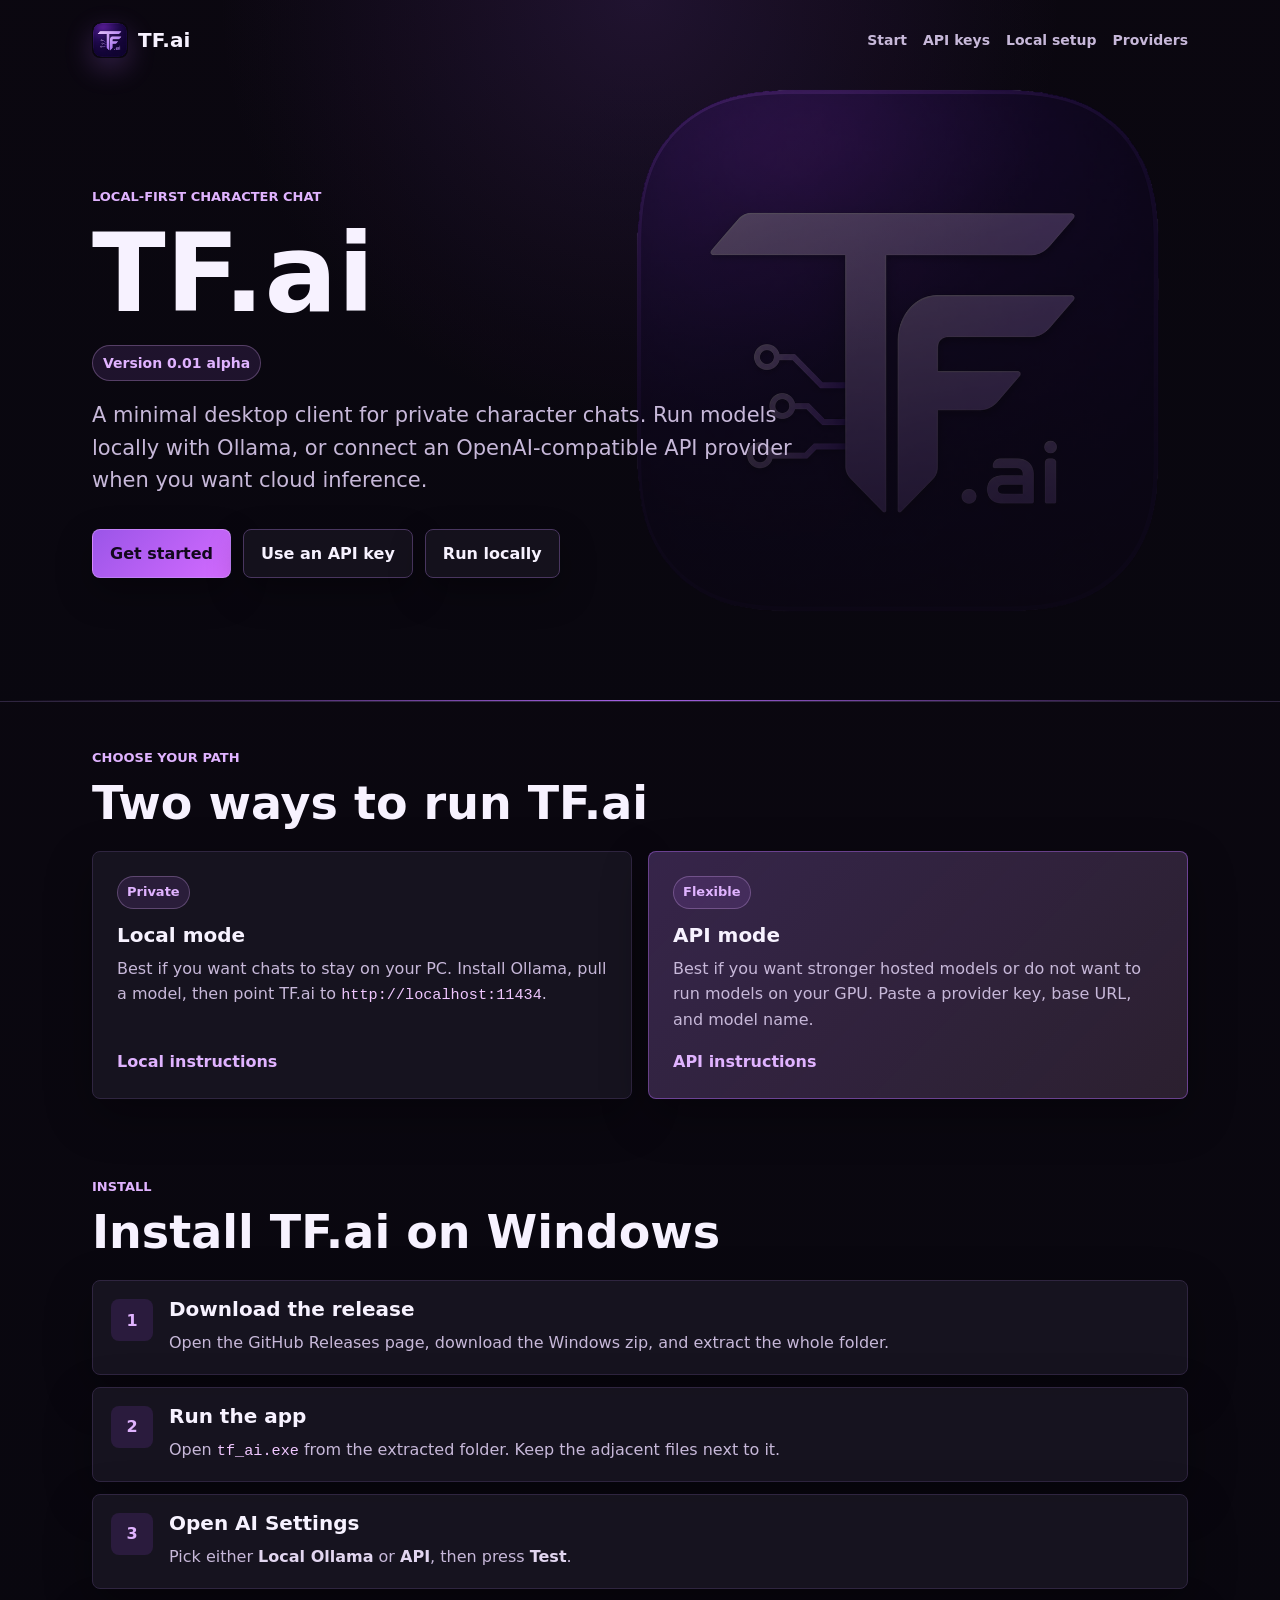
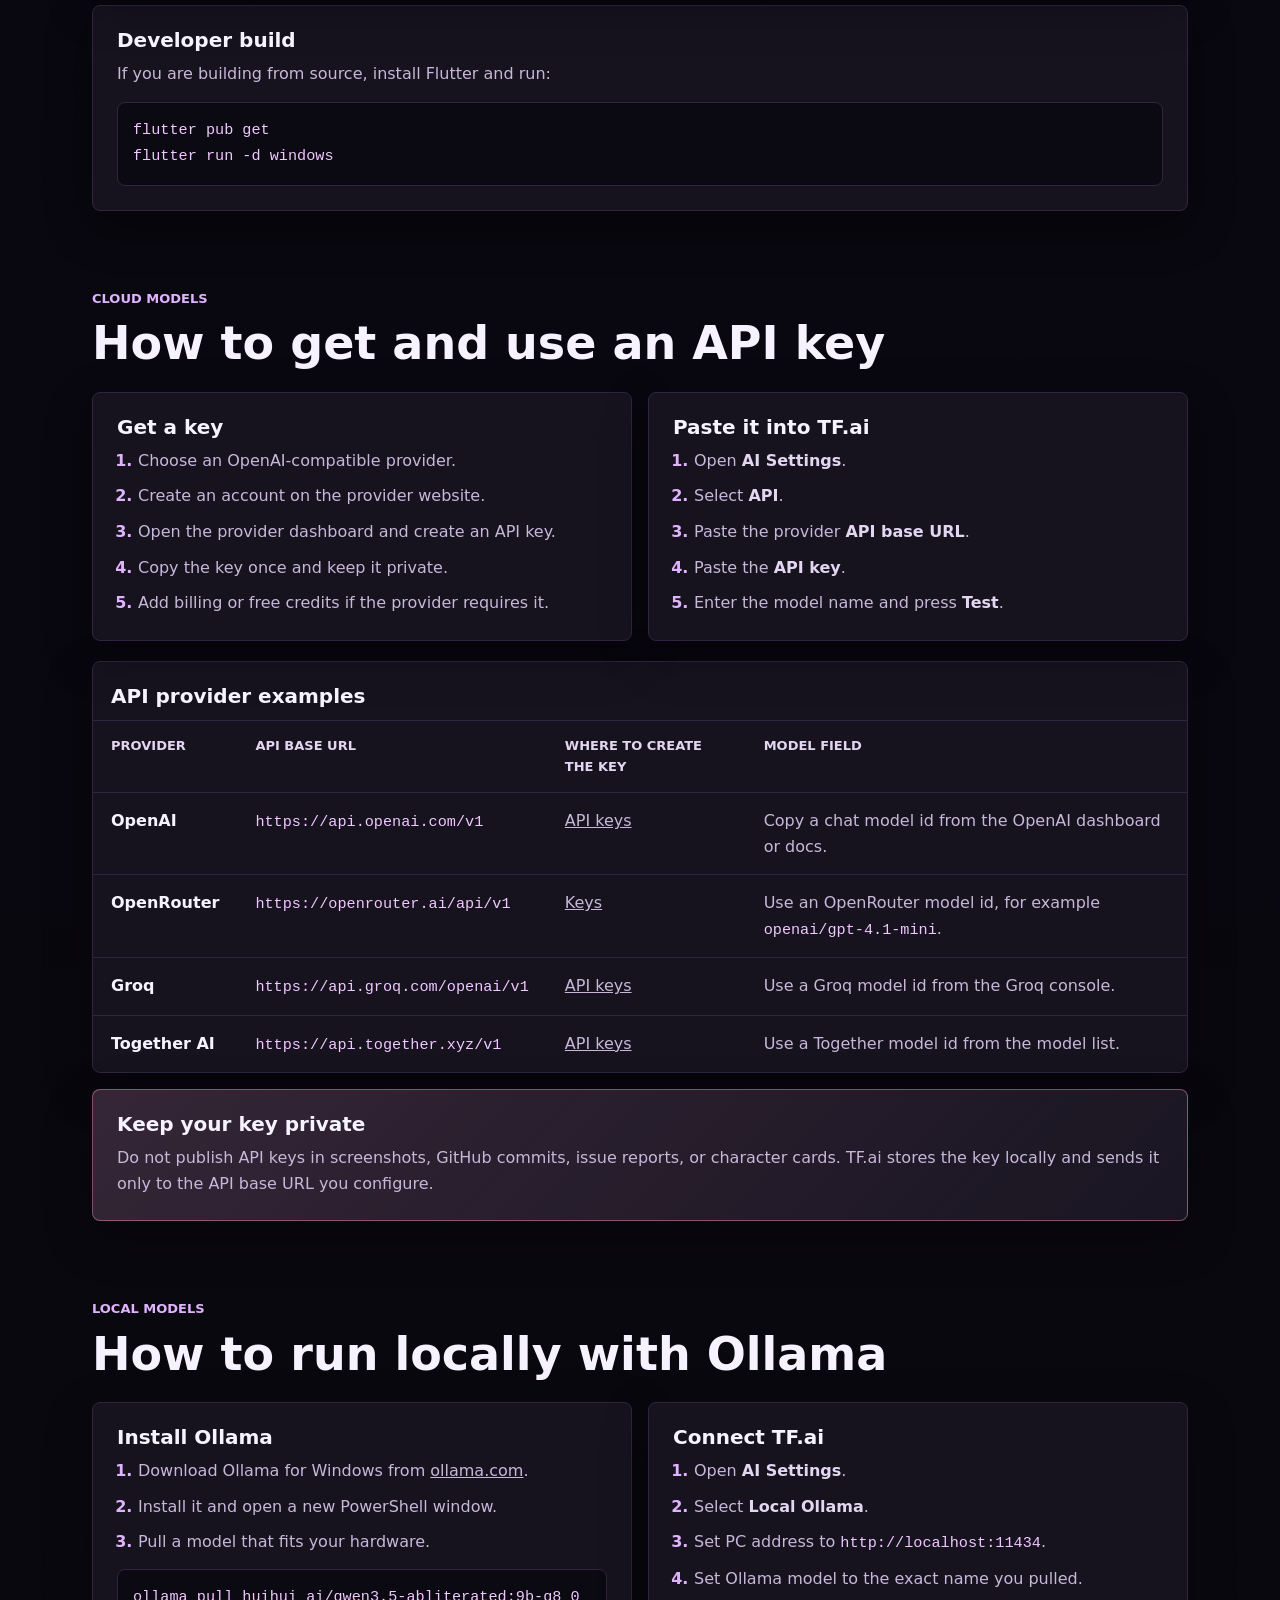
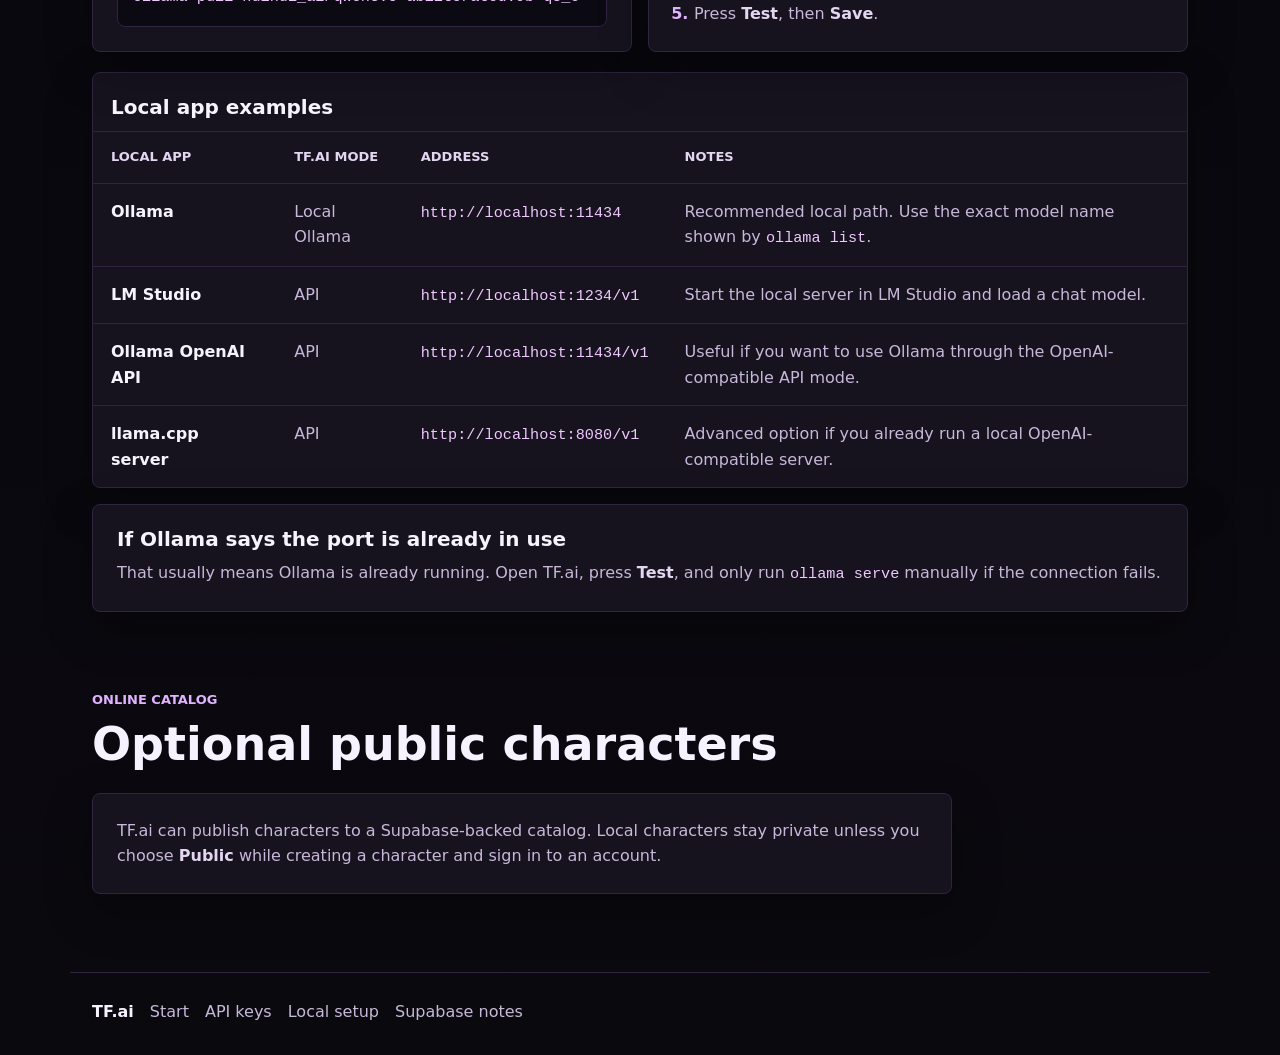
==== docs/index.html @ 5c9ac3d1 "Release 0.01 alpha" ====
<!doctype html>
<html lang="en">
  <head>
    <meta charset="utf-8">
    <meta name="viewport" content="width=device-width, initial-scale=1">
    <title>TF.ai - local-first character chat</title>
    <meta name="description" content="TF.ai is a local-first character chat client for Ollama and OpenAI-compatible API providers.">
    <link rel="icon" href="assets/tf_ai_icon.png">
    <link rel="stylesheet" href="styles.css">
  </head>
  <body>
    <header class="hero">
      <nav class="nav" aria-label="Main navigation">
        <a class="brand" href="index.html" aria-label="TF.ai home">
          <img src="assets/tf_ai_icon.png" alt="">
          <span>TF.ai</span>
        </a>
        <div class="links">
          <a href="#start">Start</a>
          <a href="#api">API keys</a>
          <a href="#local">Local setup</a>
          <a href="#providers">Providers</a>
        </div>
      </nav>

      <section class="hero-body">
        <div class="hero-copy">
          <p class="eyebrow">Local-first character chat</p>
          <h1>TF.ai</h1>
          <p class="version-label">Version 0.01 alpha</p>
          <p class="lead">
            A minimal desktop client for private character chats. Run models locally with Ollama,
            or connect an OpenAI-compatible API provider when you want cloud inference.
          </p>
          <div class="actions">
            <a class="button primary" href="#start">Get started</a>
            <a class="button" href="#api">Use an API key</a>
            <a class="button" href="#local">Run locally</a>
          </div>
        </div>
      </section>
    </header>

    <main>
      <section class="section compact" id="start">
        <div class="section-heading">
          <p class="eyebrow">Choose your path</p>
          <h2>Two ways to run TF.ai</h2>
        </div>
        <div class="choice-grid">
          <article class="panel path-card">
            <span class="badge">Private</span>
            <h3>Local mode</h3>
            <p>
              Best if you want chats to stay on your PC. Install Ollama, pull a model,
              then point TF.ai to <code>http://localhost:11434</code>.
            </p>
            <a class="text-link" href="#local">Local instructions</a>
          </article>
          <article class="panel path-card accent-panel">
            <span class="badge">Flexible</span>
            <h3>API mode</h3>
            <p>
              Best if you want stronger hosted models or do not want to run models on your GPU.
              Paste a provider key, base URL, and model name.
            </p>
            <a class="text-link" href="#api">API instructions</a>
          </article>
        </div>
      </section>

      <section class="section" id="install">
        <div class="section-heading">
          <p class="eyebrow">Install</p>
          <h2>Install TF.ai on Windows</h2>
        </div>
        <div class="steps">
          <article class="step">
            <span>1</span>
            <div>
              <h3>Download the release</h3>
              <p>Open the GitHub Releases page, download the Windows zip, and extract the whole folder.</p>
            </div>
          </article>
          <article class="step">
            <span>2</span>
            <div>
              <h3>Run the app</h3>
              <p>Open <code>tf_ai.exe</code> from the extracted folder. Keep the adjacent files next to it.</p>
            </div>
          </article>
          <article class="step">
            <span>3</span>
            <div>
              <h3>Open AI Settings</h3>
              <p>Pick either <strong>Local Ollama</strong> or <strong>API</strong>, then press <strong>Test</strong>.</p>
            </div>
          </article>
        </div>
        <article class="panel note-panel">
          <h3>Developer build</h3>
          <p>If you are building from source, install Flutter and run:</p>
          <pre><code>flutter pub get
flutter run -d windows</code></pre>
        </article>
      </section>

      <section class="section" id="api">
        <div class="section-heading">
          <p class="eyebrow">Cloud models</p>
          <h2>How to get and use an API key</h2>
        </div>
        <div class="guide-grid">
          <article class="panel">
            <h3>Get a key</h3>
            <ol class="clean-list">
              <li>Choose an OpenAI-compatible provider.</li>
              <li>Create an account on the provider website.</li>
              <li>Open the provider dashboard and create an API key.</li>
              <li>Copy the key once and keep it private.</li>
              <li>Add billing or free credits if the provider requires it.</li>
            </ol>
          </article>
          <article class="panel">
            <h3>Paste it into TF.ai</h3>
            <ol class="clean-list">
              <li>Open <strong>AI Settings</strong>.</li>
              <li>Select <strong>API</strong>.</li>
              <li>Paste the provider <strong>API base URL</strong>.</li>
              <li>Paste the <strong>API key</strong>.</li>
              <li>Enter the model name and press <strong>Test</strong>.</li>
            </ol>
          </article>
        </div>

        <div class="table-wrap" id="providers">
          <table>
            <caption>API provider examples</caption>
            <thead>
              <tr>
                <th>Provider</th>
                <th>API base URL</th>
                <th>Where to create the key</th>
                <th>Model field</th>
              </tr>
            </thead>
            <tbody>
              <tr>
                <td>OpenAI</td>
                <td><code>https://api.openai.com/v1</code></td>
                <td><a href="https://platform.openai.com/api-keys">API keys</a></td>
                <td>Copy a chat model id from the OpenAI dashboard or docs.</td>
              </tr>
              <tr>
                <td>OpenRouter</td>
                <td><code>https://openrouter.ai/api/v1</code></td>
                <td><a href="https://openrouter.ai/keys">Keys</a></td>
                <td>Use an OpenRouter model id, for example <code>openai/gpt-4.1-mini</code>.</td>
              </tr>
              <tr>
                <td>Groq</td>
                <td><code>https://api.groq.com/openai/v1</code></td>
                <td><a href="https://console.groq.com/keys">API keys</a></td>
                <td>Use a Groq model id from the Groq console.</td>
              </tr>
              <tr>
                <td>Together AI</td>
                <td><code>https://api.together.xyz/v1</code></td>
                <td><a href="https://api.together.ai/settings/api-keys">API keys</a></td>
                <td>Use a Together model id from the model list.</td>
              </tr>
            </tbody>
          </table>
        </div>

        <article class="panel warning-panel">
          <h3>Keep your key private</h3>
          <p>
            Do not publish API keys in screenshots, GitHub commits, issue reports, or character cards.
            TF.ai stores the key locally and sends it only to the API base URL you configure.
          </p>
        </article>
      </section>

      <section class="section" id="local">
        <div class="section-heading">
          <p class="eyebrow">Local models</p>
          <h2>How to run locally with Ollama</h2>
        </div>
        <div class="guide-grid">
          <article class="panel">
            <h3>Install Ollama</h3>
            <ol class="clean-list">
              <li>Download Ollama for Windows from <a href="https://ollama.com/download/windows">ollama.com</a>.</li>
              <li>Install it and open a new PowerShell window.</li>
              <li>Pull a model that fits your hardware.</li>
            </ol>
            <pre><code>ollama pull huihui_ai/qwen3.5-abliterated:9b-q8_0</code></pre>
          </article>
          <article class="panel">
            <h3>Connect TF.ai</h3>
            <ol class="clean-list">
              <li>Open <strong>AI Settings</strong>.</li>
              <li>Select <strong>Local Ollama</strong>.</li>
              <li>Set PC address to <code>http://localhost:11434</code>.</li>
              <li>Set Ollama model to the exact name you pulled.</li>
              <li>Press <strong>Test</strong>, then <strong>Save</strong>.</li>
            </ol>
          </article>
        </div>

        <div class="table-wrap">
          <table>
            <caption>Local app examples</caption>
            <thead>
              <tr>
                <th>Local app</th>
                <th>TF.ai mode</th>
                <th>Address</th>
                <th>Notes</th>
              </tr>
            </thead>
            <tbody>
              <tr>
                <td>Ollama</td>
                <td>Local Ollama</td>
                <td><code>http://localhost:11434</code></td>
                <td>Recommended local path. Use the exact model name shown by <code>ollama list</code>.</td>
              </tr>
              <tr>
                <td>LM Studio</td>
                <td>API</td>
                <td><code>http://localhost:1234/v1</code></td>
                <td>Start the local server in LM Studio and load a chat model.</td>
              </tr>
              <tr>
                <td>Ollama OpenAI API</td>
                <td>API</td>
                <td><code>http://localhost:11434/v1</code></td>
                <td>Useful if you want to use Ollama through the OpenAI-compatible API mode.</td>
              </tr>
              <tr>
                <td>llama.cpp server</td>
                <td>API</td>
                <td><code>http://localhost:8080/v1</code></td>
                <td>Advanced option if you already run a local OpenAI-compatible server.</td>
              </tr>
            </tbody>
          </table>
        </div>

        <article class="panel note-panel">
          <h3>If Ollama says the port is already in use</h3>
          <p>
            That usually means Ollama is already running. Open TF.ai, press <strong>Test</strong>,
            and only run <code>ollama serve</code> manually if the connection fails.
          </p>
        </article>
      </section>

      <section class="section" id="catalog">
        <div class="section-heading">
          <p class="eyebrow">Online catalog</p>
          <h2>Optional public characters</h2>
        </div>
        <article class="panel wide">
          <p>
            TF.ai can publish characters to a Supabase-backed catalog. Local characters stay private unless
            you choose <strong>Public</strong> while creating a character and sign in to an account.
          </p>
        </article>
      </section>
    </main>

    <footer class="footer">
      <span>TF.ai</span>
      <a href="#start">Start</a>
      <a href="#api">API keys</a>
      <a href="#local">Local setup</a>
      <a href="supabase-auth-setup.md">Supabase notes</a>
    </footer>
  </body>
</html>
---- docs/styles.css ----
:root {
  color-scheme: dark;
  --bg: #09070f;
  --bg-soft: #12101a;
  --panel: #191522;
  --panel-strong: #231b31;
  --panel-purple: #2a1b3d;
  --text: #f7f2ff;
  --muted: #c7b8d9;
  --muted-strong: #e2d6f0;
  --line: #49365f;
  --line-soft: #2f2540;
  --accent: #b86cff;
  --accent-strong: #e0b3ff;
  --accent-warm: #ff9fca;
  --success: #68ddb3;
  --shadow: rgba(0, 0, 0, 0.32);
}

* {
  box-sizing: border-box;
}

html {
  scroll-behavior: smooth;
}

body {
  margin: 0;
  background:
    radial-gradient(circle at 50% 0%, rgba(79, 45, 116, 0.34), transparent 420px),
    linear-gradient(180deg, #0b0710 0%, var(--bg) 40%, #0a090e 100%);
  color: var(--text);
  font: 16px/1.6 Inter, ui-sans-serif, system-ui, -apple-system, BlinkMacSystemFont, "Segoe UI", sans-serif;
  letter-spacing: 0;
}

body::selection {
  background: rgba(184, 108, 255, 0.42);
}

a {
  color: inherit;
}

strong {
  color: var(--muted-strong);
}

.hero {
  position: relative;
  min-height: 78vh;
  display: flex;
  flex-direction: column;
  overflow: hidden;
  border-bottom: 1px solid var(--line-soft);
}

.hero::before {
  content: "";
  position: absolute;
  inset: 0;
  background:
    linear-gradient(180deg, rgba(9, 7, 15, 0.12), rgba(9, 7, 15, 0.86)),
    url("assets/tf_ai_icon.png") right 8vw center / min(46vw, 560px) no-repeat;
  opacity: 0.42;
  pointer-events: none;
}

.hero::after {
  content: "";
  position: absolute;
  inset: auto 0 0;
  height: 1px;
  background: linear-gradient(90deg, transparent, var(--accent), transparent);
  opacity: 0.9;
}

.nav,
.hero-body,
.section,
.footer {
  width: min(1140px, 100%);
  margin: 0 auto;
  padding-left: 22px;
  padding-right: 22px;
}

.nav {
  position: relative;
  z-index: 1;
  display: flex;
  align-items: center;
  justify-content: space-between;
  gap: 24px;
  padding-top: 22px;
  padding-bottom: 22px;
}

.brand {
  display: inline-flex;
  align-items: center;
  gap: 10px;
  text-decoration: none;
  font-size: 20px;
  font-weight: 850;
}

.brand img {
  width: 36px;
  height: 36px;
  border-radius: 8px;
  box-shadow: 0 10px 28px rgba(184, 108, 255, 0.24);
}

.links {
  display: flex;
  flex-wrap: wrap;
  justify-content: flex-end;
  gap: 16px;
  color: var(--muted);
  font-size: 14px;
  font-weight: 650;
}

.links a,
.text-link,
.footer a {
  text-decoration: none;
}

.links a:hover,
.text-link:hover,
.footer a:hover {
  color: var(--accent-strong);
}

.hero-body {
  position: relative;
  z-index: 1;
  display: flex;
  align-items: center;
  flex: 1;
  padding-top: 56px;
  padding-bottom: 72px;
}

.hero-copy {
  max-width: 780px;
}

.eyebrow {
  margin: 0 0 10px;
  color: var(--accent-strong);
  font-size: 13px;
  font-weight: 850;
  letter-spacing: 0;
  text-transform: uppercase;
}

h1,
h2,
h3,
p {
  margin-top: 0;
}

h1,
h2,
h3 {
  line-height: 1.05;
  letter-spacing: 0;
}

h1 {
  margin-bottom: 18px;
  font-size: 108px;
  font-weight: 900;
}

h2 {
  margin-bottom: 0;
  font-size: 46px;
  font-weight: 860;
}

h3 {
  margin-bottom: 10px;
  font-size: 20px;
  font-weight: 820;
}

.lead {
  max-width: 720px;
  color: var(--muted);
  font-size: 21px;
  line-height: 1.55;
}

.version-label {
  display: inline-flex;
  margin: -4px 0 18px;
  padding: 6px 10px;
  border: 1px solid rgba(224, 179, 255, 0.28);
  border-radius: 999px;
  color: var(--accent-strong);
  background: rgba(184, 108, 255, 0.12);
  font-size: 14px;
  font-weight: 800;
}

.actions {
  display: flex;
  flex-wrap: wrap;
  gap: 12px;
  margin-top: 32px;
}

.button {
  display: inline-flex;
  min-height: 46px;
  align-items: center;
  justify-content: center;
  padding: 11px 17px;
  border: 1px solid var(--line);
  border-radius: 8px;
  background: rgba(25, 21, 34, 0.72);
  color: var(--text);
  text-decoration: none;
  font-weight: 780;
  box-shadow: 0 14px 36px var(--shadow);
}

.button.primary {
  border-color: rgba(224, 179, 255, 0.42);
  background: linear-gradient(135deg, #9b55e8, #d36bff);
  color: #12081d;
}

.section {
  padding-top: 78px;
}

.section.compact {
  padding-top: 46px;
}

.section-heading {
  max-width: 820px;
  margin-bottom: 24px;
}

.choice-grid,
.guide-grid {
  display: grid;
  grid-template-columns: repeat(2, minmax(0, 1fr));
  gap: 16px;
}

.panel,
.step,
.table-wrap {
  border: 1px solid var(--line-soft);
  border-radius: 8px;
  background: rgba(25, 21, 34, 0.88);
  box-shadow: 0 16px 48px var(--shadow);
}

.panel {
  padding: 24px;
}

.panel p,
.step p,
td {
  color: var(--muted);
}

.panel p:last-child,
.step p:last-child {
  margin-bottom: 0;
}

.accent-panel {
  background:
    linear-gradient(135deg, rgba(184, 108, 255, 0.18), rgba(255, 159, 202, 0.08)),
    var(--panel);
  border-color: rgba(184, 108, 255, 0.42);
}

.path-card {
  min-height: 230px;
  display: flex;
  flex-direction: column;
}

.path-card .text-link {
  margin-top: auto;
}

.badge {
  display: inline-flex;
  width: fit-content;
  margin-bottom: 16px;
  padding: 5px 9px;
  border: 1px solid rgba(224, 179, 255, 0.28);
  border-radius: 999px;
  color: var(--accent-strong);
  background: rgba(184, 108, 255, 0.12);
  font-size: 13px;
  font-weight: 800;
}

.text-link {
  color: var(--accent-strong);
  font-weight: 800;
}

.steps {
  display: grid;
  gap: 12px;
  margin-bottom: 16px;
}

.step {
  display: grid;
  grid-template-columns: 42px minmax(0, 1fr);
  gap: 16px;
  padding: 18px;
}

.step > span {
  display: grid;
  width: 42px;
  height: 42px;
  place-items: center;
  border-radius: 8px;
  background: var(--panel-purple);
  color: var(--accent-strong);
  font-weight: 850;
}

.clean-list {
  display: grid;
  gap: 10px;
  margin: 0;
  padding-left: 21px;
  color: var(--muted);
}

.clean-list li::marker {
  color: var(--accent-strong);
  font-weight: 850;
}

.note-panel,
.warning-panel {
  margin-top: 16px;
}

.warning-panel {
  border-color: rgba(255, 159, 202, 0.42);
  background:
    linear-gradient(135deg, rgba(255, 159, 202, 0.12), transparent),
    var(--panel);
}

.wide {
  max-width: 860px;
}

pre {
  overflow-x: auto;
  margin: 14px 0 0;
  padding: 15px;
  border: 1px solid var(--line-soft);
  border-radius: 8px;
  background: #0b0911;
  color: #eadbfa;
}

code {
  color: #f0c7ff;
  font-family: "Cascadia Mono", "SFMono-Regular", Consolas, monospace;
  font-size: 0.95em;
}

.table-wrap {
  overflow-x: auto;
  margin-top: 20px;
}

table {
  width: 100%;
  min-width: 820px;
  border-collapse: collapse;
}

caption {
  padding: 18px 18px 8px;
  text-align: left;
  color: var(--text);
  font-size: 20px;
  font-weight: 820;
}

th,
td {
  padding: 15px 18px;
  border-top: 1px solid var(--line-soft);
  text-align: left;
  vertical-align: top;
}

th {
  color: var(--muted-strong);
  font-size: 13px;
  font-weight: 850;
  text-transform: uppercase;
}

td:first-child {
  color: var(--text);
  font-weight: 780;
}

.footer {
  display: flex;
  flex-wrap: wrap;
  gap: 16px;
  margin-top: 78px;
  padding-top: 26px;
  padding-bottom: 36px;
  border-top: 1px solid var(--line-soft);
  color: var(--muted);
}

.footer span {
  color: var(--text);
  font-weight: 850;
}

.callback-page {
  min-height: 100vh;
  display: grid;
  place-items: center;
  padding: 24px;
}

.callback-panel {
  max-width: 560px;
}

.callback-panel h1 {
  margin: 0 0 12px;
  font-size: 64px;
}

.callback-panel p {
  color: var(--muted);
}

@media (max-width: 860px) {
  .hero {
    min-height: auto;
  }

  .hero::before {
    background:
      linear-gradient(180deg, rgba(9, 7, 15, 0.18), rgba(9, 7, 15, 0.9)),
      url("assets/tf_ai_icon.png") right -90px top 92px / 320px no-repeat;
    opacity: 0.36;
  }

  .nav {
    align-items: flex-start;
    flex-direction: column;
  }

  .links {
    justify-content: flex-start;
  }

  .hero-body {
    padding-top: 54px;
    padding-bottom: 62px;
  }

  h1 {
    font-size: 72px;
  }

  h2 {
    font-size: 36px;
  }

  .lead {
    font-size: 18px;
  }

  .choice-grid,
  .guide-grid {
    grid-template-columns: 1fr;
  }

  .section {
    padding-top: 58px;
  }
}

@media (max-width: 520px) {
  .nav,
  .hero-body,
  .section,
  .footer {
    padding-left: 16px;
    padding-right: 16px;
  }

  h1 {
    font-size: 56px;
  }

  h2 {
    font-size: 31px;
  }

  .button {
    width: 100%;
  }

  .step {
    grid-template-columns: 1fr;
  }
}
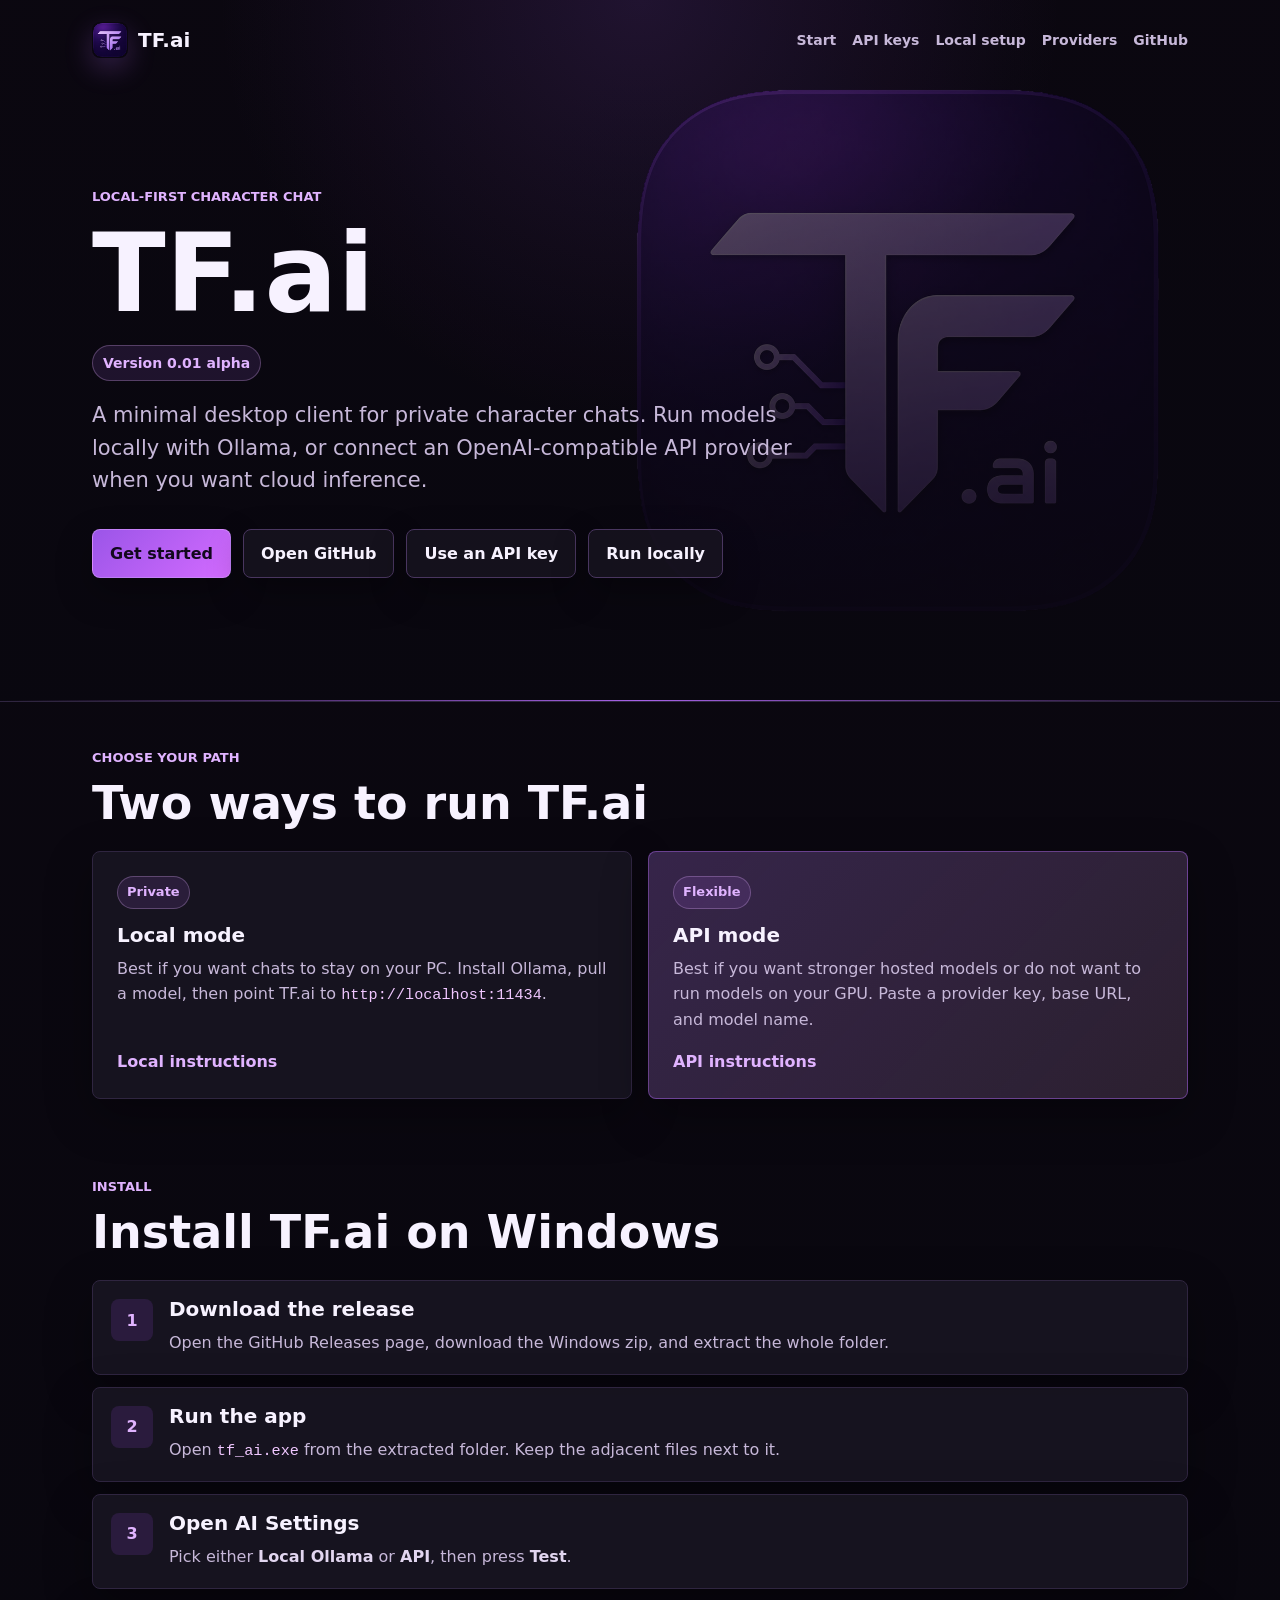
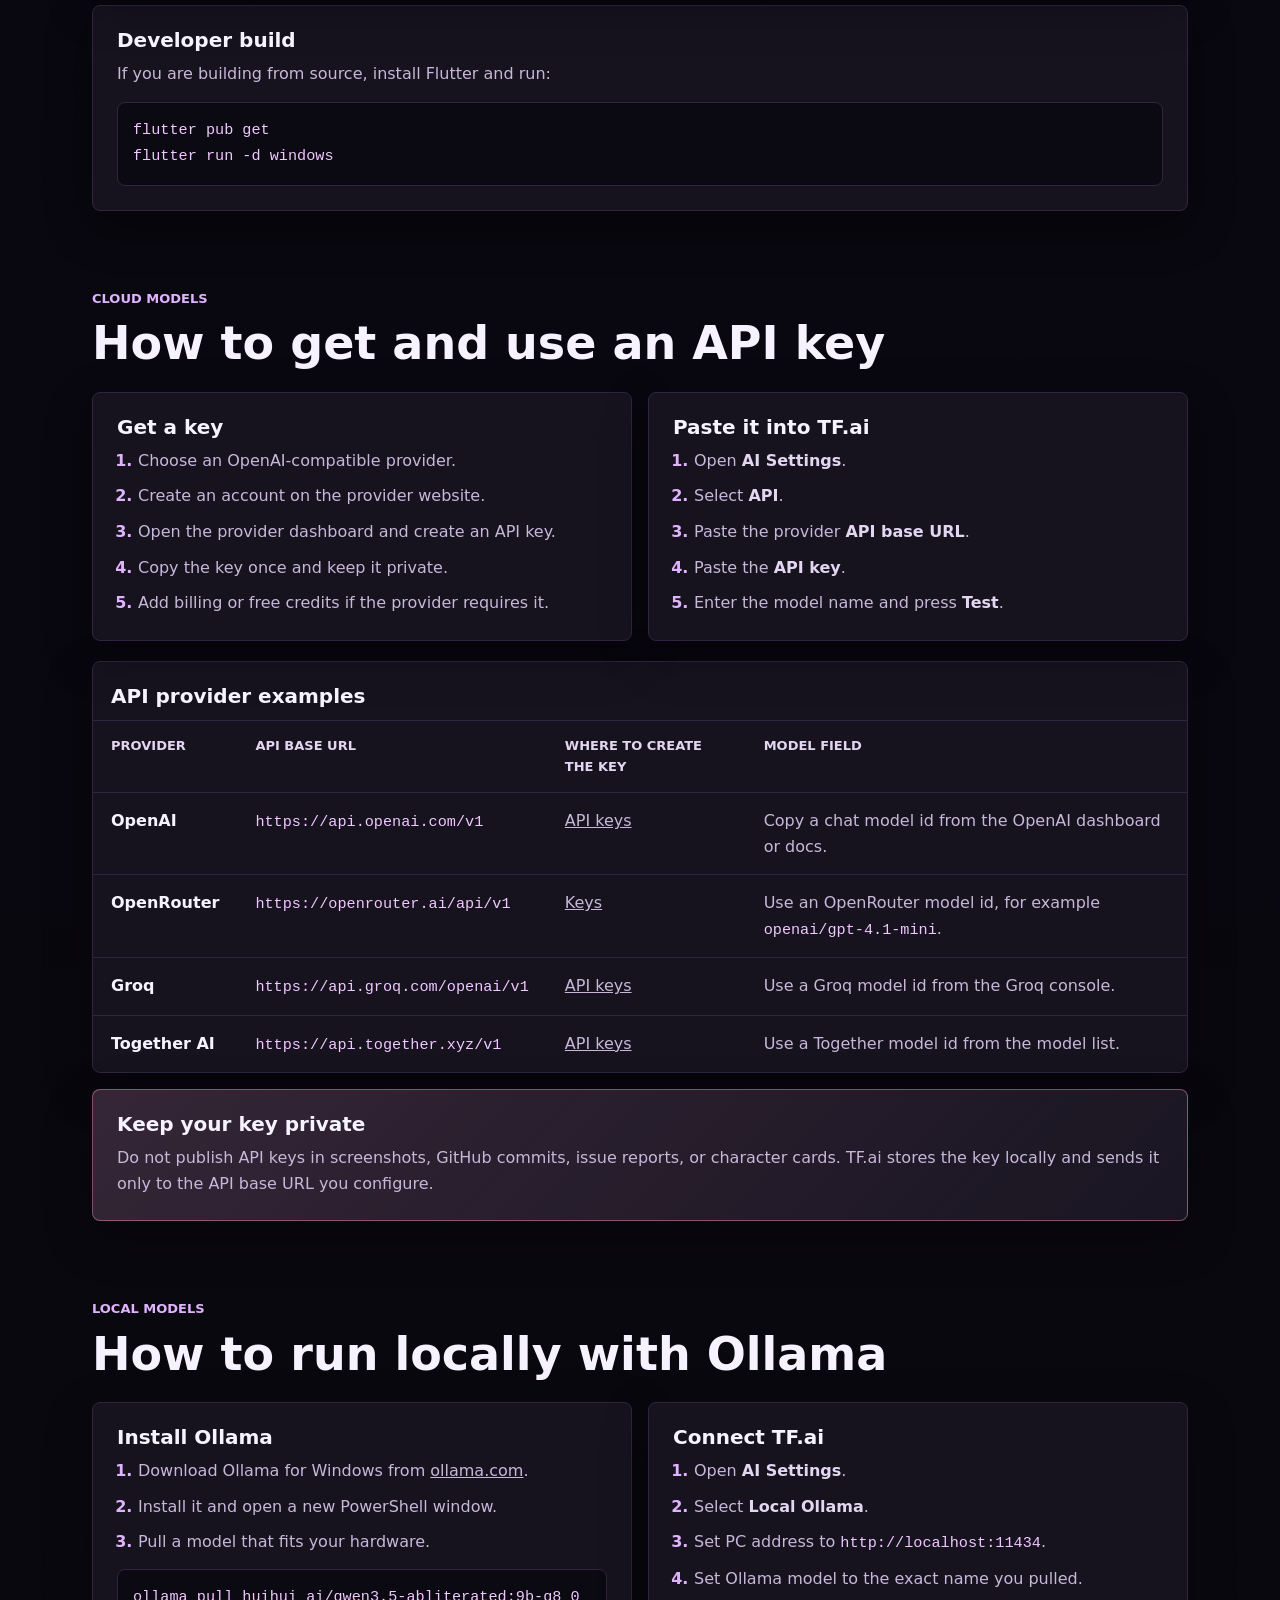
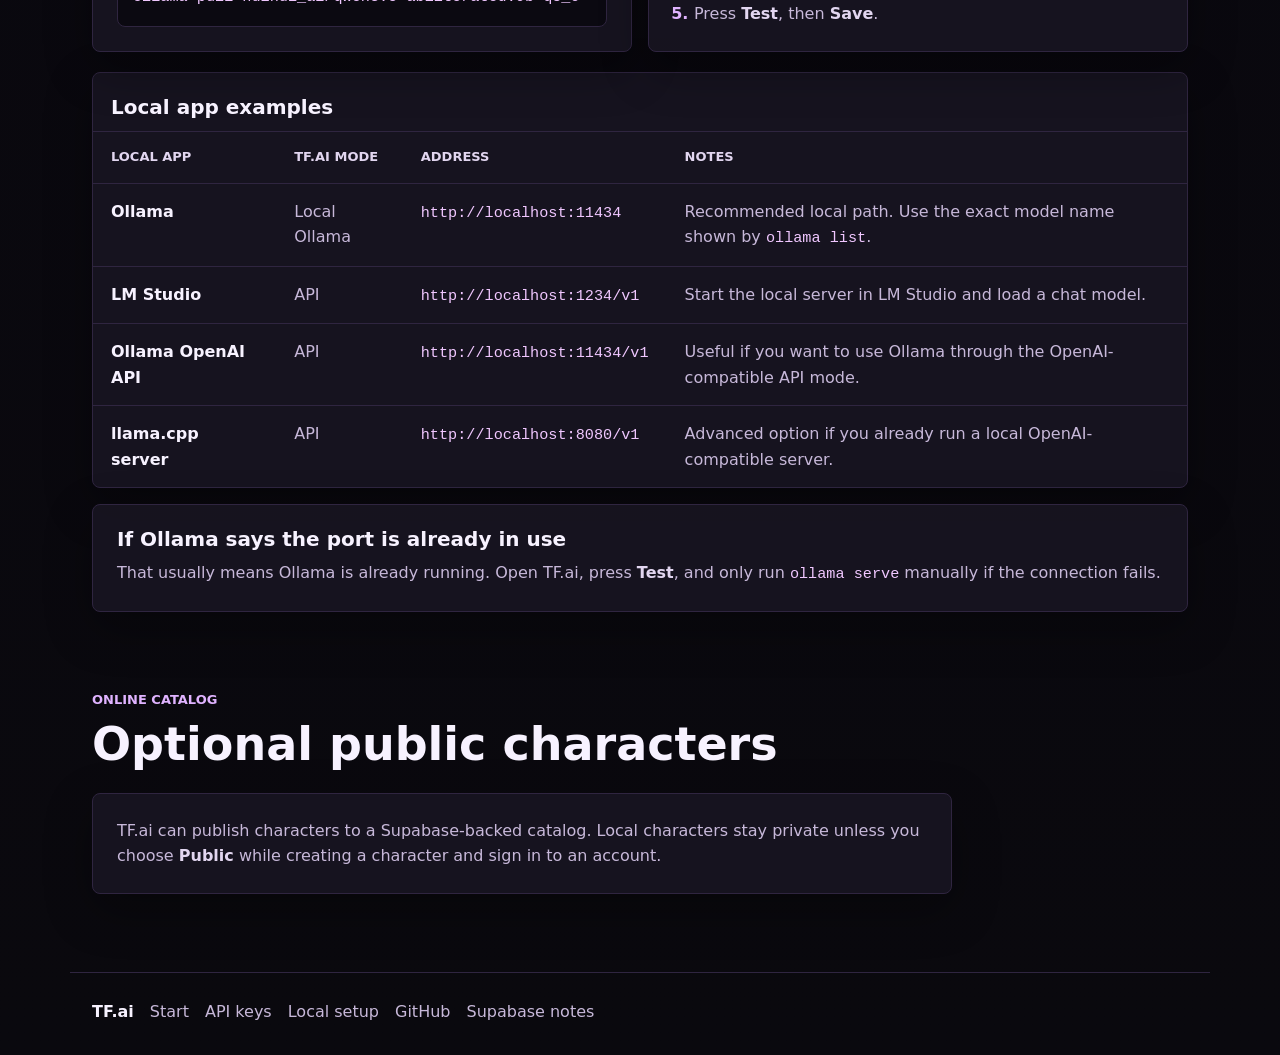
==== commit 34b0af7d: "Add GitHub link to docs site" ====
--- a/docs/index.html
+++ b/docs/index.html
@@ -20,6 +20,7 @@
           <a href="#api">API keys</a>
           <a href="#local">Local setup</a>
           <a href="#providers">Providers</a>
+          <a href="https://github.com/GRIGORYGOODMAN/TF.ai">GitHub</a>
         </div>
       </nav>
 
@@ -34,6 +35,7 @@
           </p>
           <div class="actions">
             <a class="button primary" href="#start">Get started</a>
+            <a class="button" href="https://github.com/GRIGORYGOODMAN/TF.ai">Open GitHub</a>
             <a class="button" href="#api">Use an API key</a>
             <a class="button" href="#local">Run locally</a>
           </div>
@@ -277,6 +279,7 @@
       <a href="#start">Start</a>
       <a href="#api">API keys</a>
       <a href="#local">Local setup</a>
+      <a href="https://github.com/GRIGORYGOODMAN/TF.ai">GitHub</a>
       <a href="supabase-auth-setup.md">Supabase notes</a>
     </footer>
   </body>
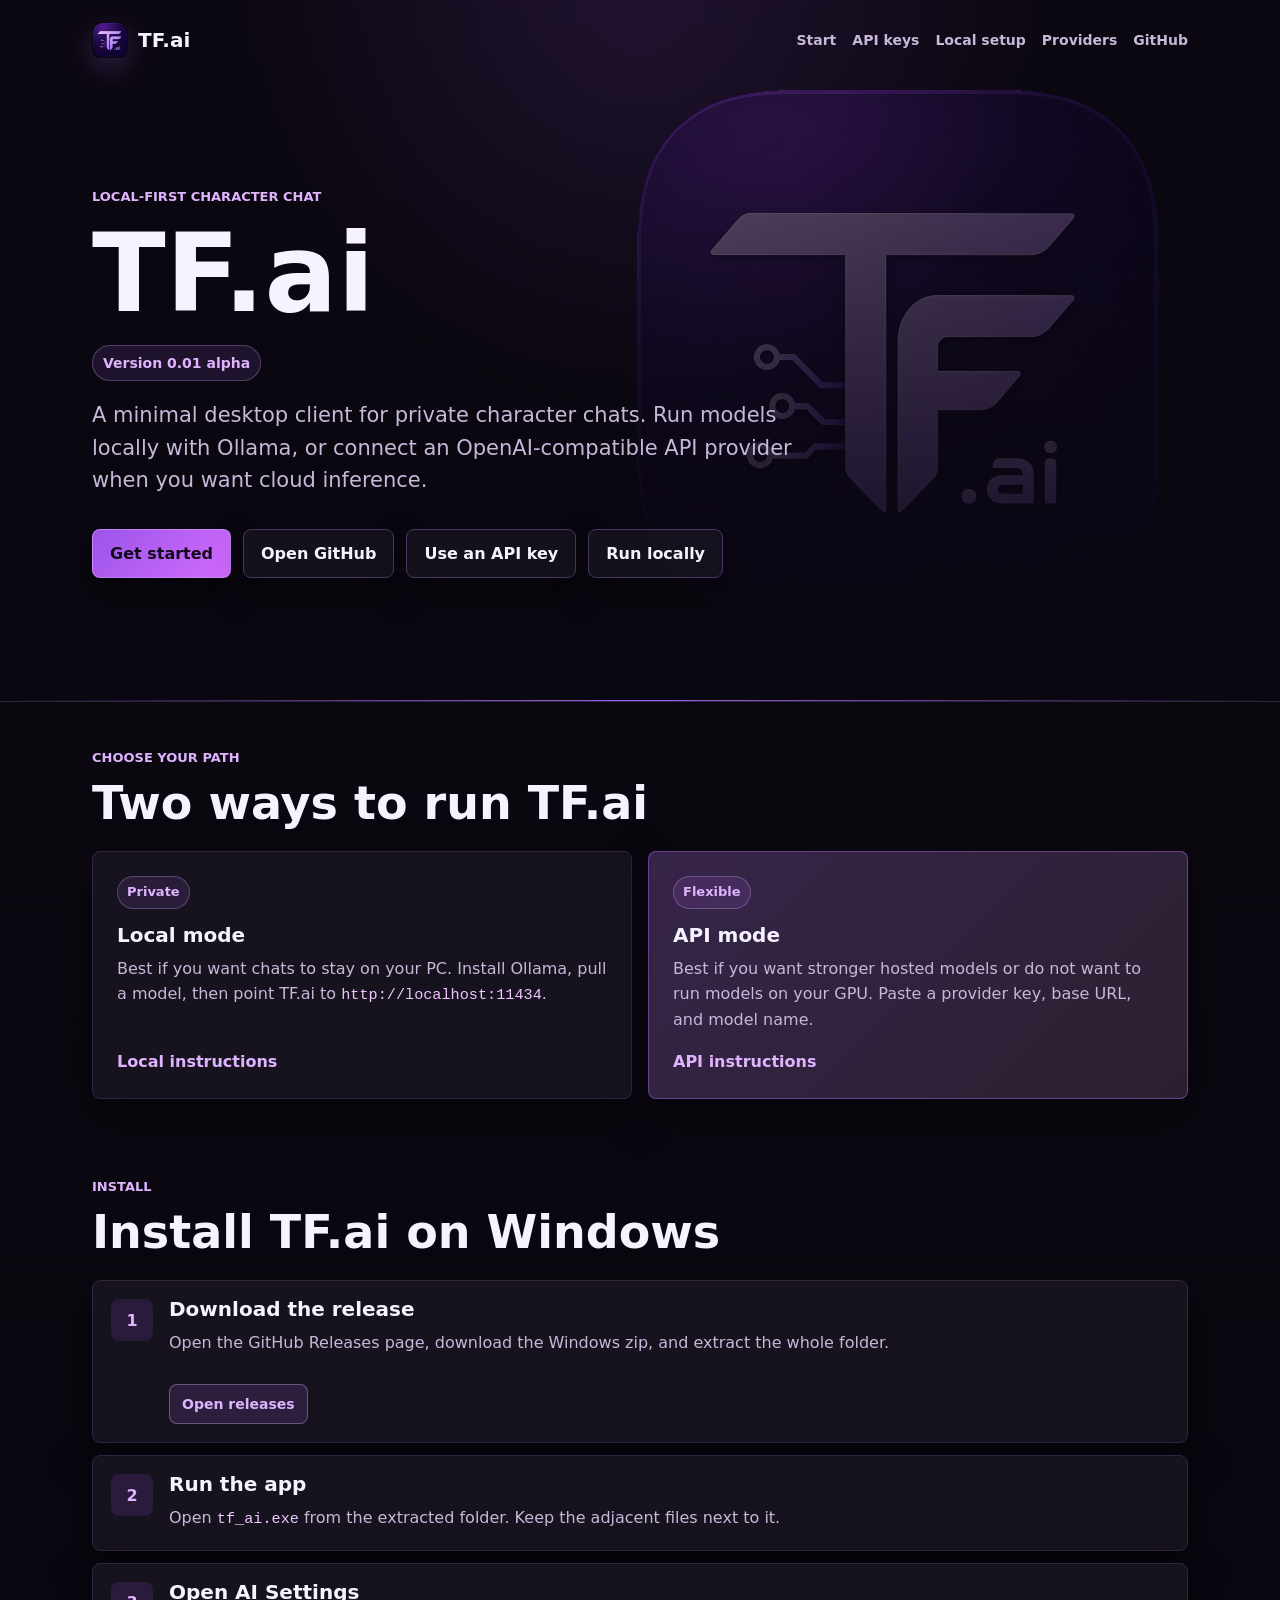
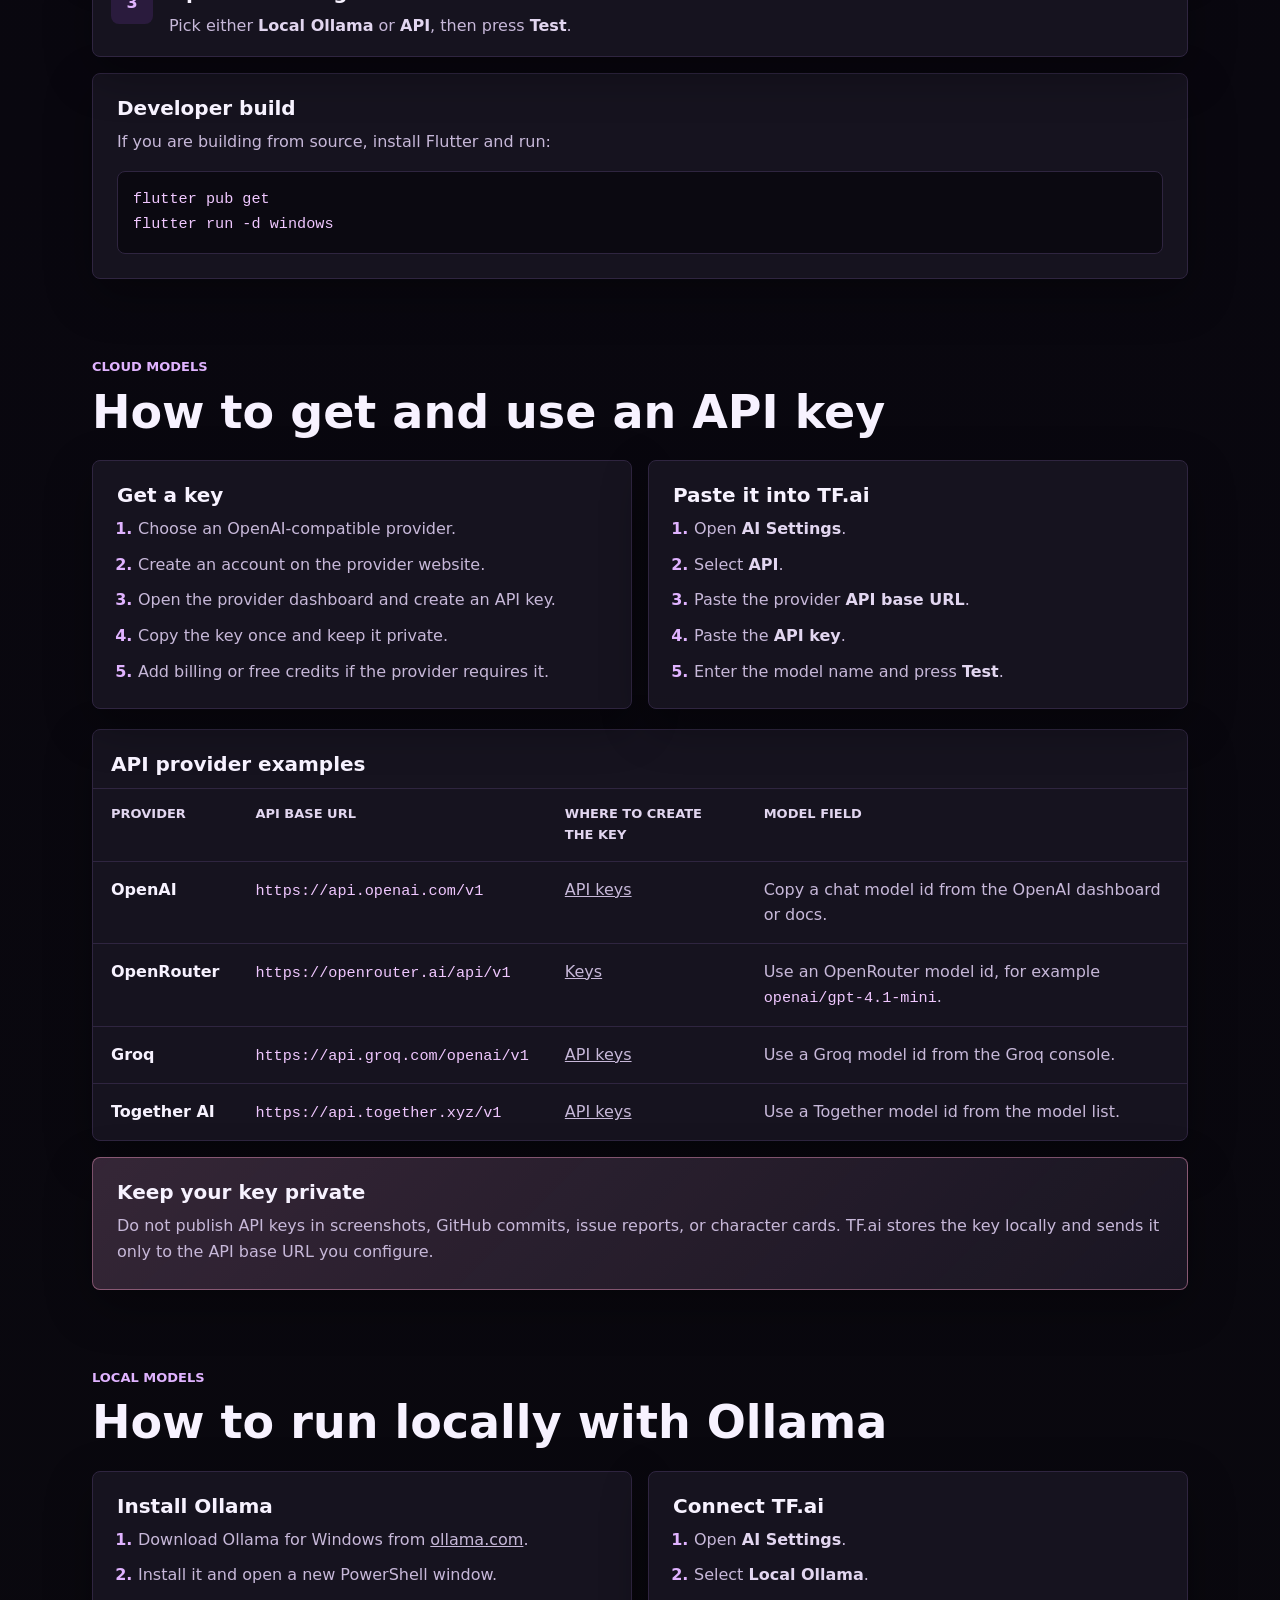
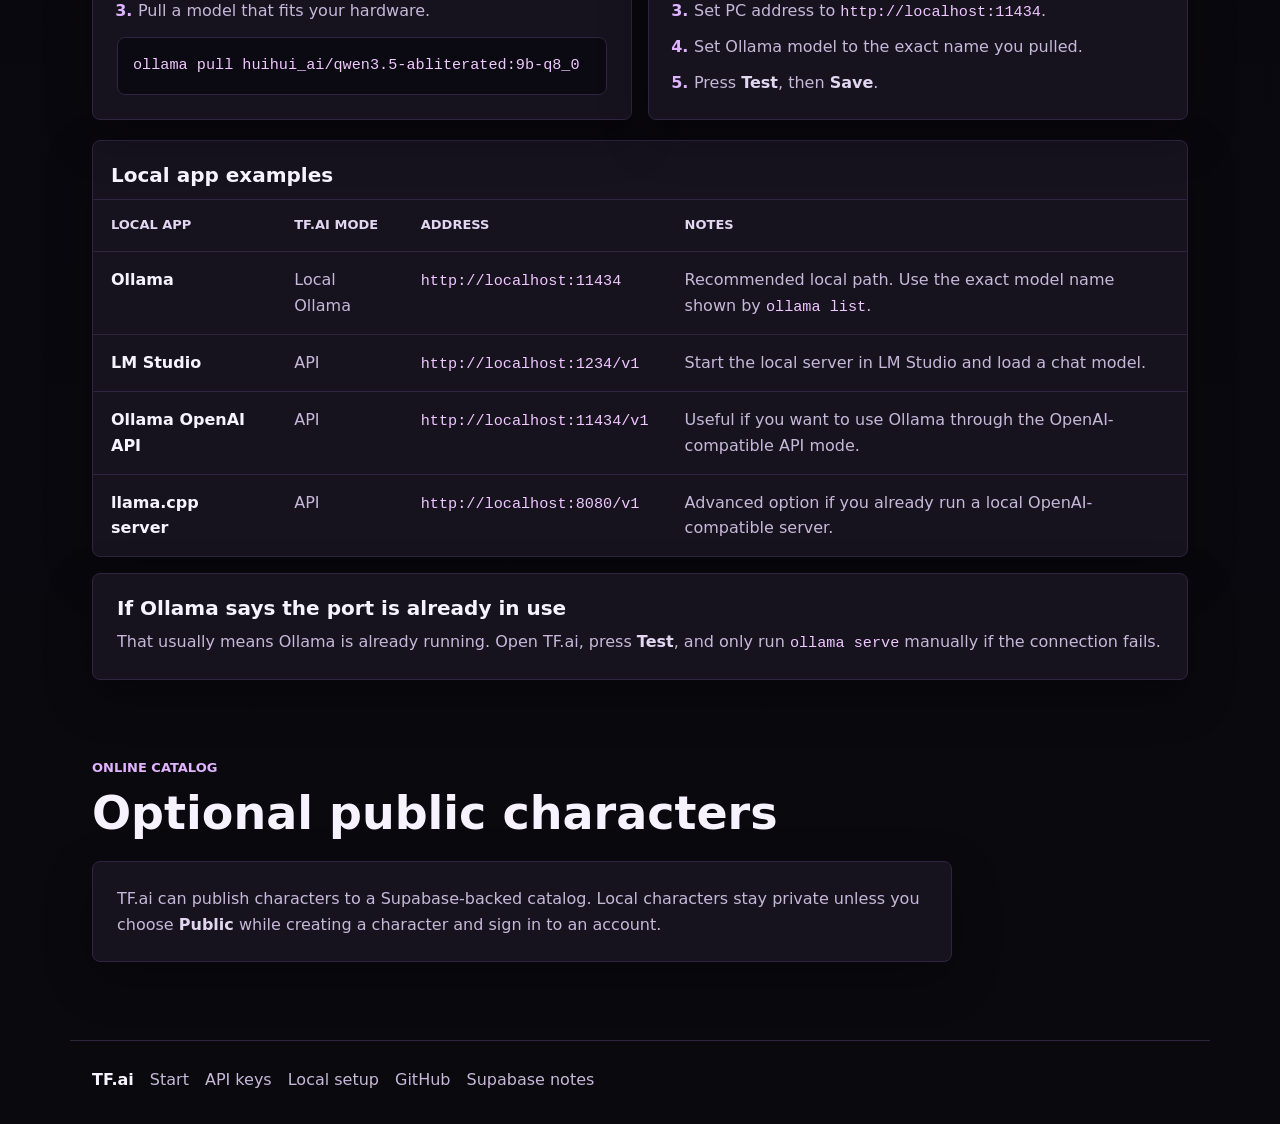
==== commit bbf0b6ff: "Add releases link to install section" ====
--- a/docs/index.html
+++ b/docs/index.html
@@ -82,6 +82,7 @@
             <div>
               <h3>Download the release</h3>
               <p>Open the GitHub Releases page, download the Windows zip, and extract the whole folder.</p>
+              <a class="inline-button" href="https://github.com/GRIGORYGOODMAN/TF.ai/releases">Open releases</a>
             </div>
           </article>
           <article class="step">
--- a/docs/styles.css
+++ b/docs/styles.css
@@ -237,6 +237,28 @@
   color: #12081d;
 }
 
+.inline-button {
+  display: inline-flex;
+  width: fit-content;
+  min-height: 36px;
+  align-items: center;
+  justify-content: center;
+  margin-top: 12px;
+  padding: 8px 12px;
+  border: 1px solid rgba(224, 179, 255, 0.36);
+  border-radius: 8px;
+  background: rgba(184, 108, 255, 0.14);
+  color: var(--accent-strong);
+  text-decoration: none;
+  font-size: 14px;
+  font-weight: 820;
+}
+
+.inline-button:hover {
+  border-color: rgba(224, 179, 255, 0.66);
+  color: var(--text);
+}
+
 .section {
   padding-top: 78px;
 }
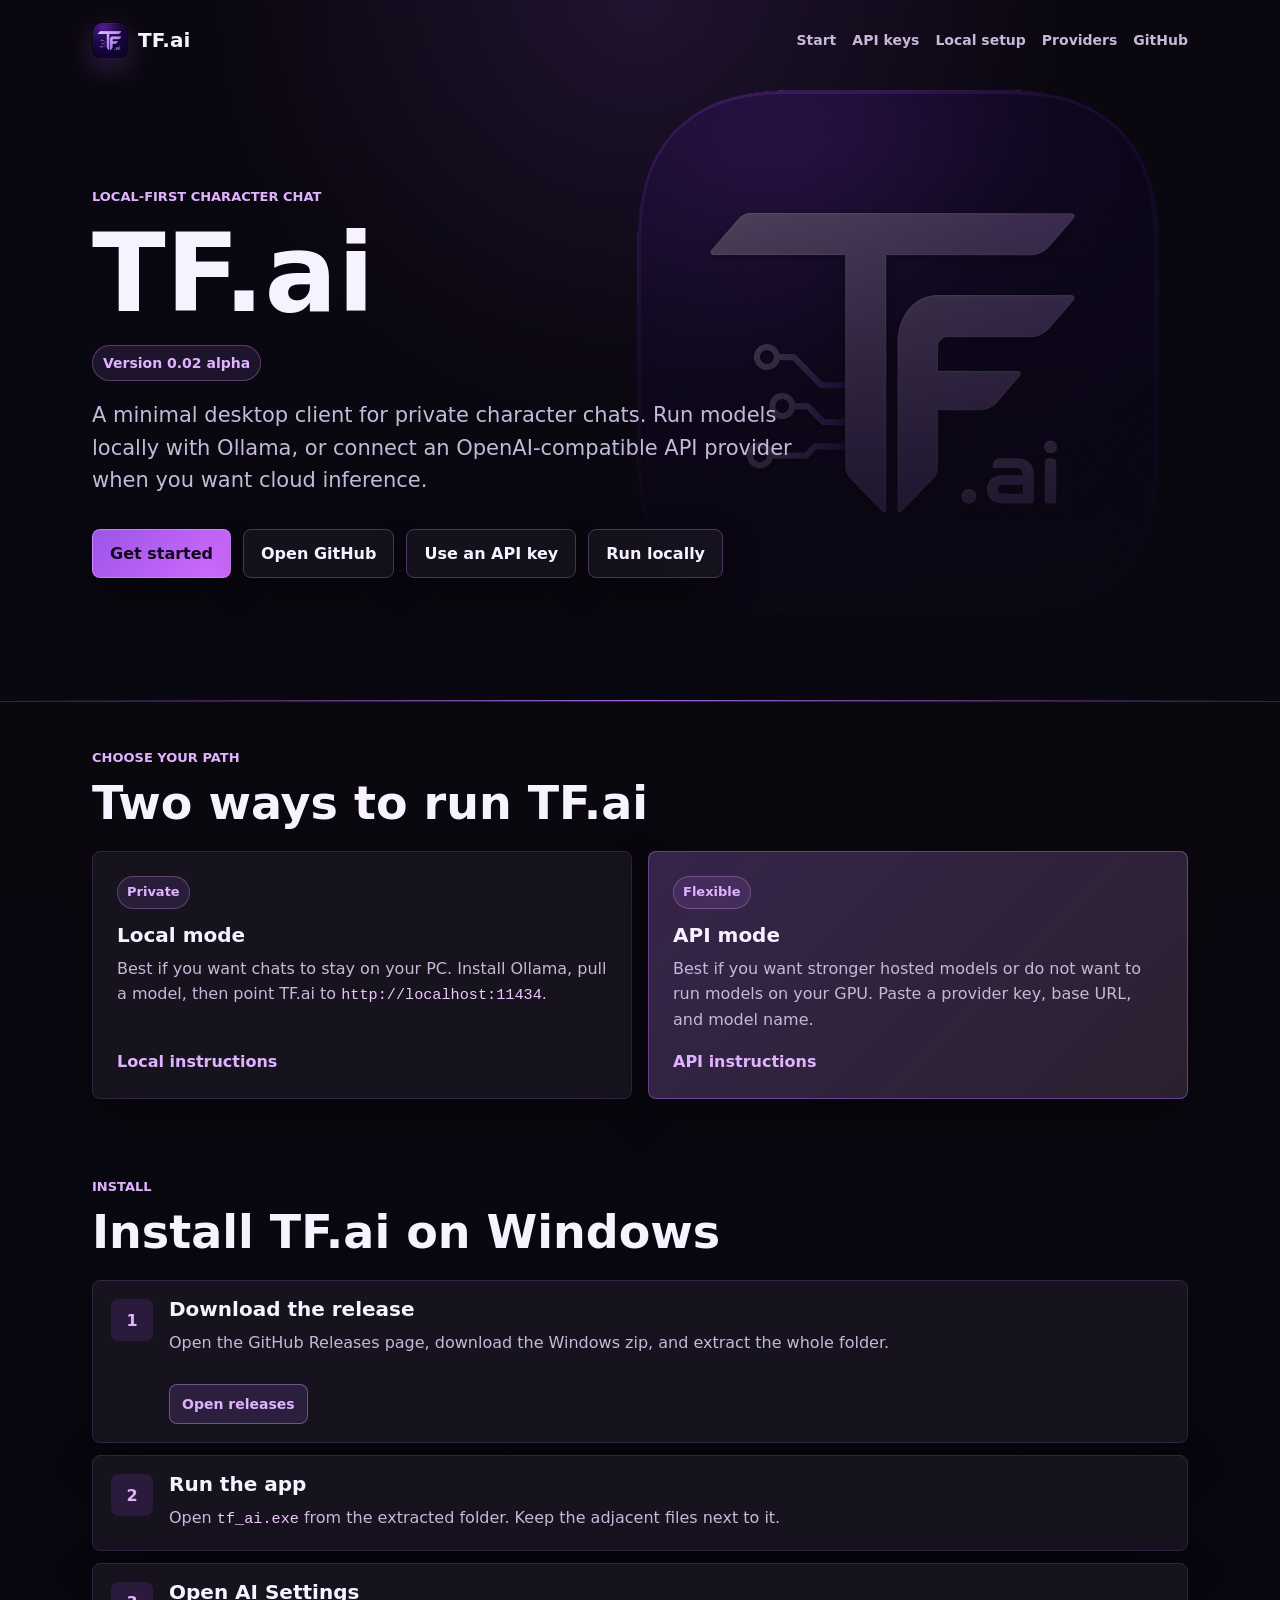
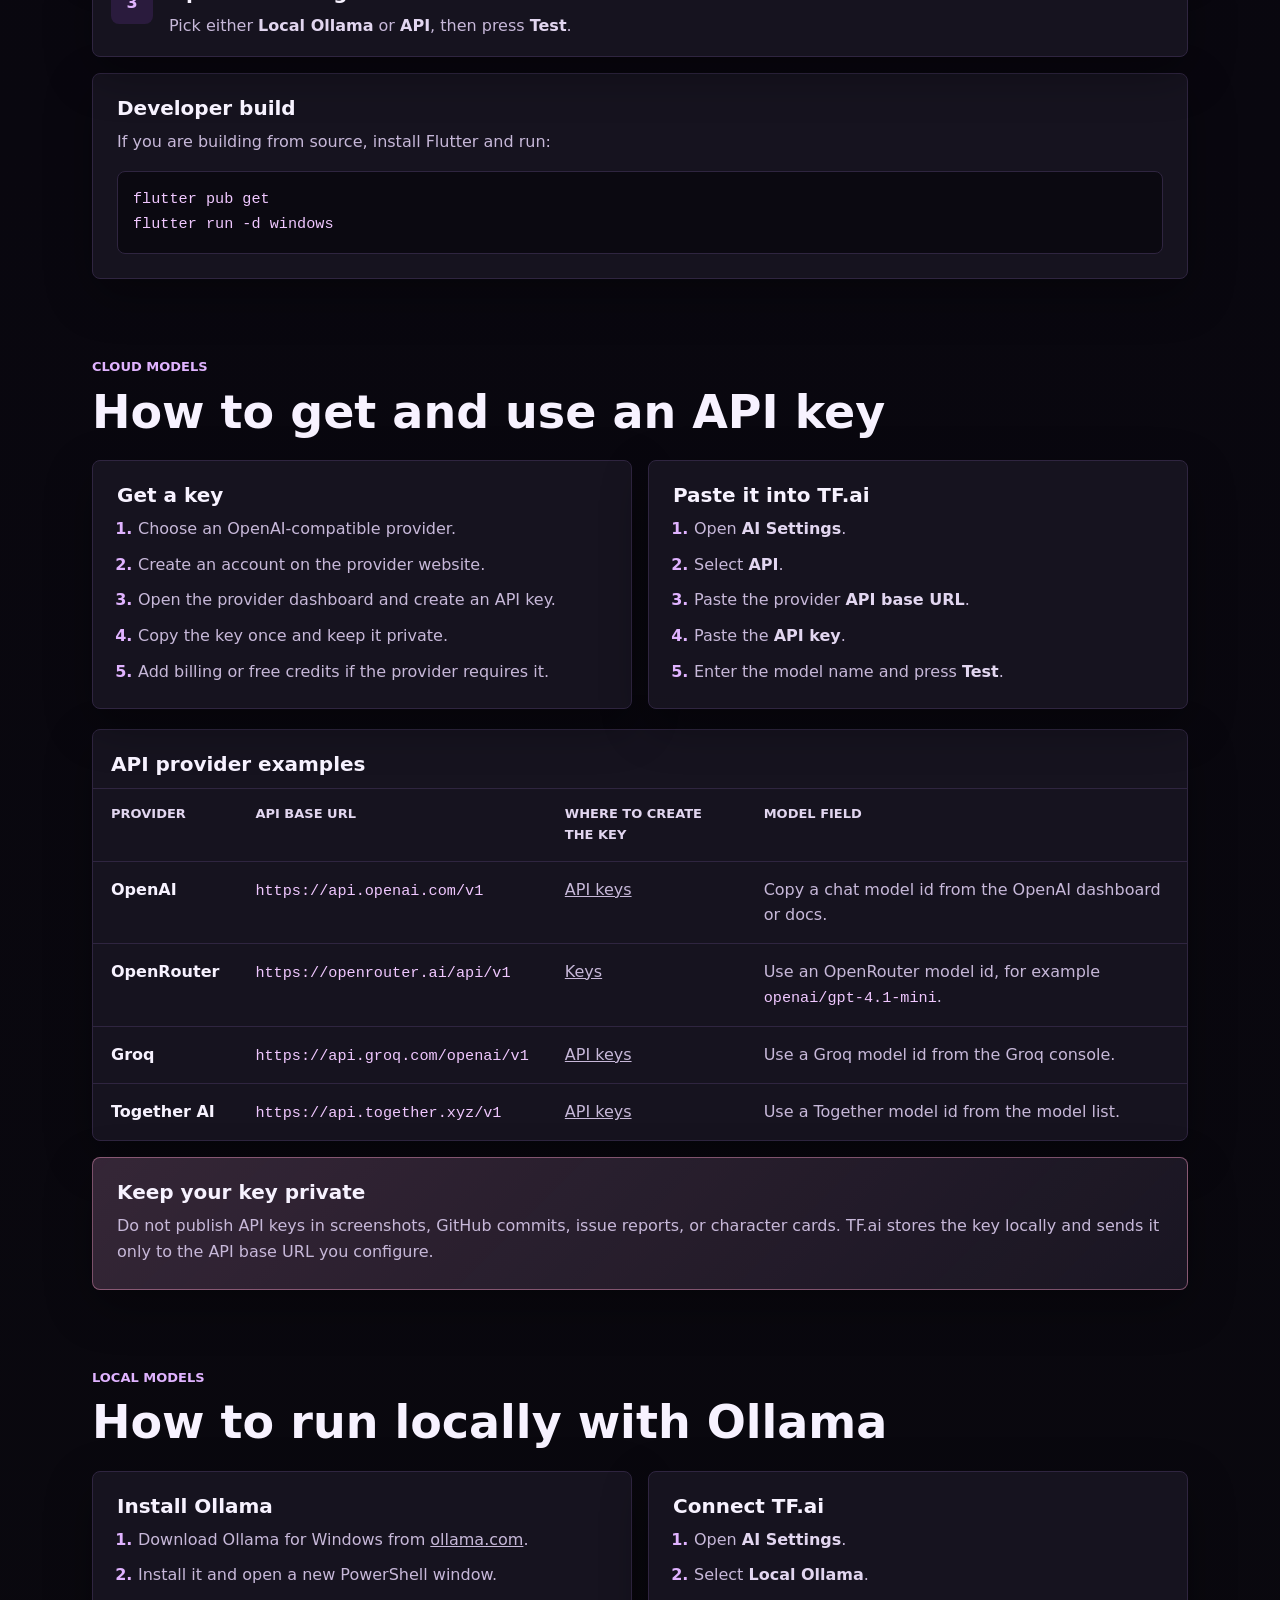
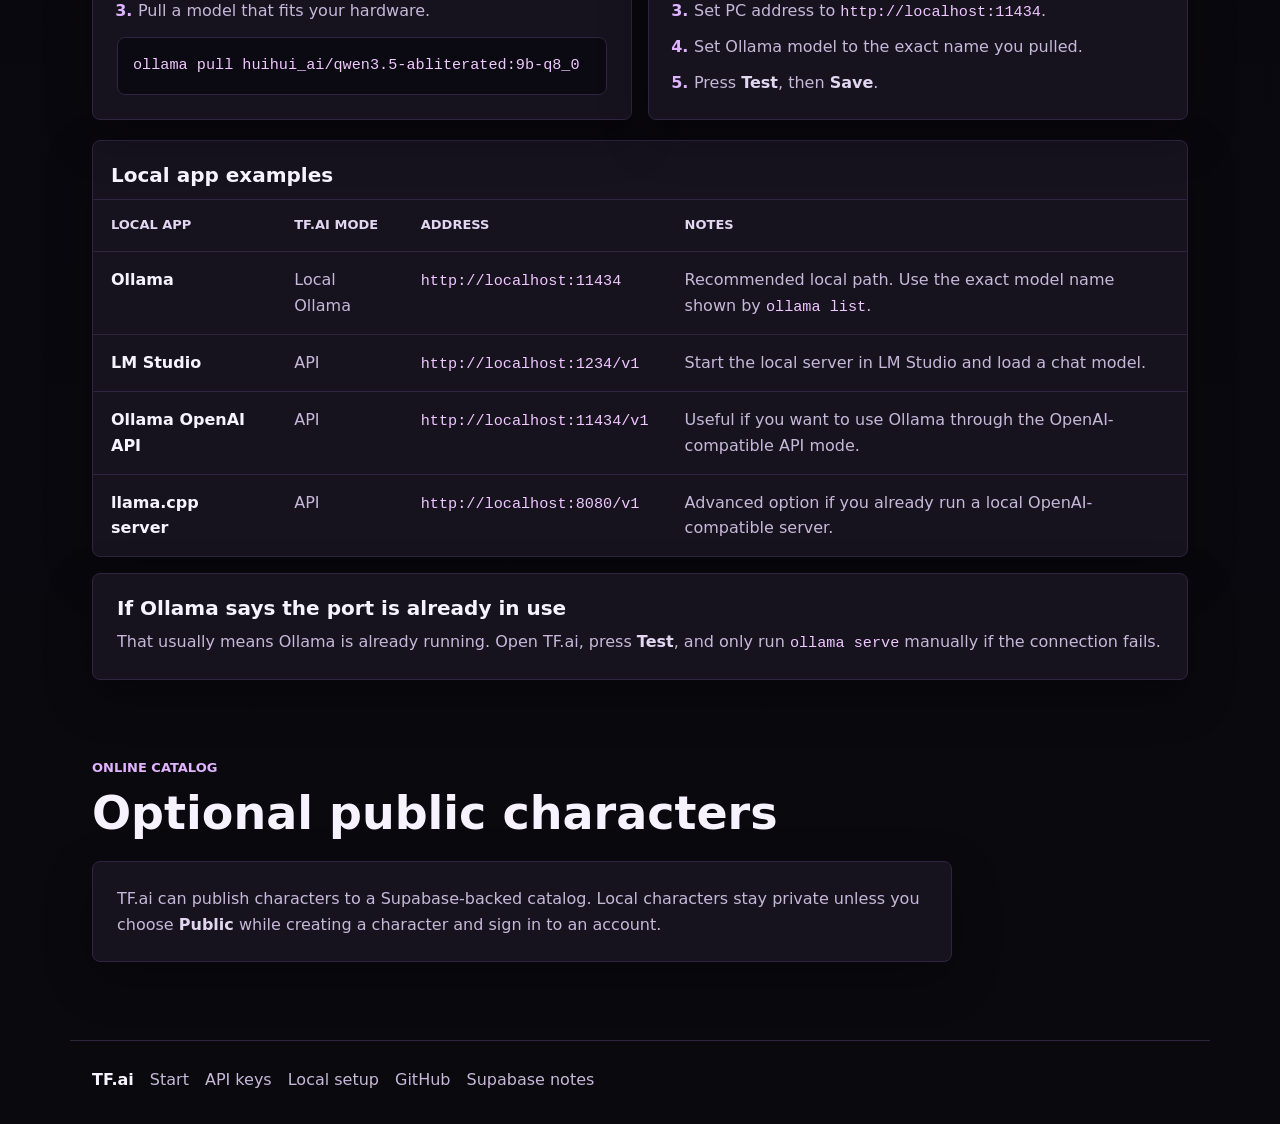
==== commit 3aef70c2: "Release 0.02 alpha" ====
--- a/docs/index.html
+++ b/docs/index.html
@@ -28,7 +28,7 @@
         <div class="hero-copy">
           <p class="eyebrow">Local-first character chat</p>
           <h1>TF.ai</h1>
-          <p class="version-label">Version 0.01 alpha</p>
+          <p class="version-label">Version 0.02 alpha</p>
           <p class="lead">
             A minimal desktop client for private character chats. Run models locally with Ollama,
             or connect an OpenAI-compatible API provider when you want cloud inference.
